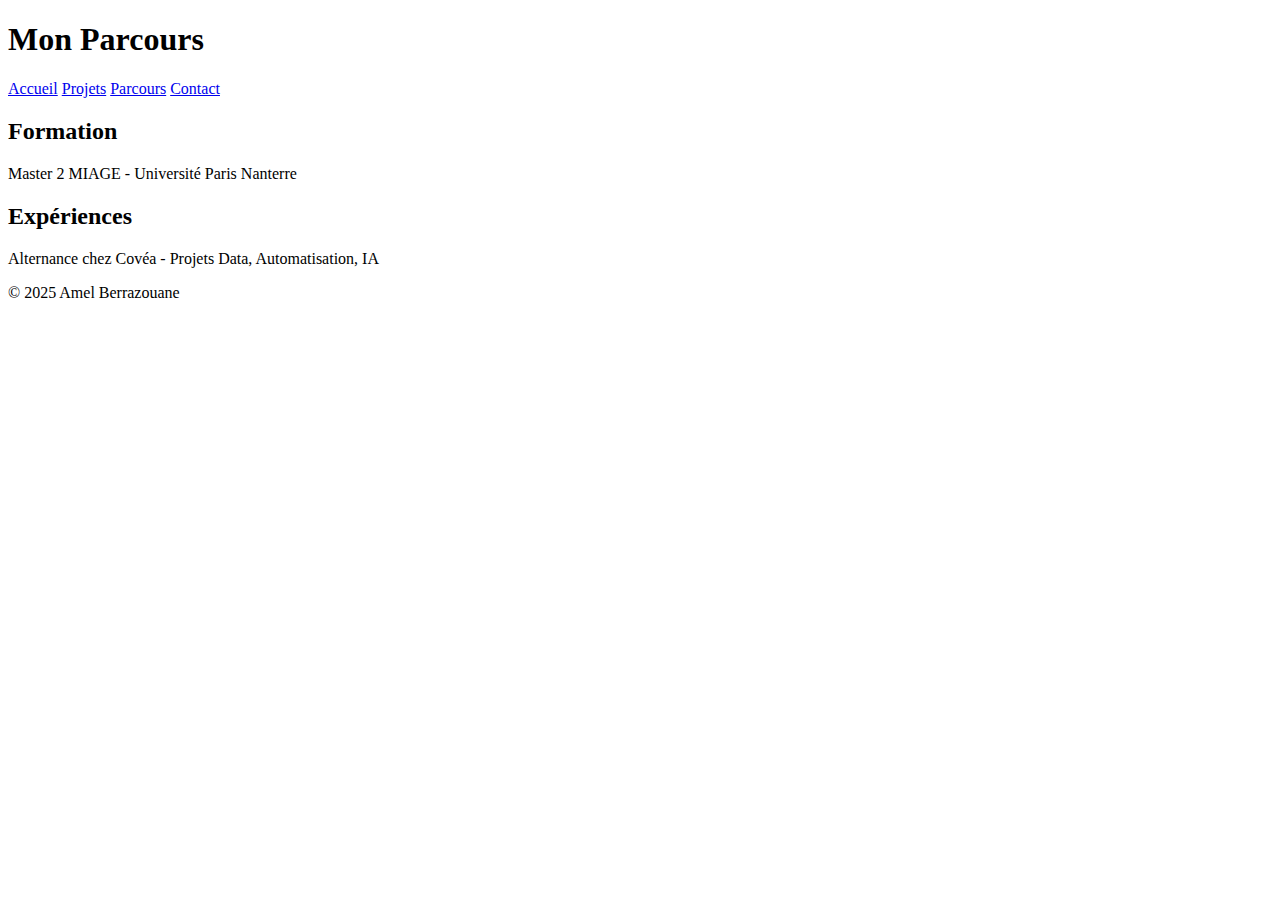
==== parcours.html @ 6e46f5be "Add files via upload" ====
<!DOCTYPE html>
<html lang="fr">
<head>
    <meta charset="UTF-8">
    <title>Parcours - Amel Berrazouane</title>
    <link rel="stylesheet" href="css/style.css">
</head>
<body>
<header>
    <h1>Mon Parcours</h1>
</header>

<nav>
    <a href="index.html">Accueil</a>
    <a href="projets.html">Projets</a>
    <a href="parcours.html">Parcours</a>
    <a href="contact.html">Contact</a>
</nav>

<div class="container">
    <h2>Formation</h2>
    <p>Master 2 MIAGE - Université Paris Nanterre</p>
    <h2>Expériences</h2>
    <p>Alternance chez Covéa - Projets Data, Automatisation, IA</p>
</div>

<footer>
    &copy; 2025 Amel Berrazouane
</footer>

</body>
</html>
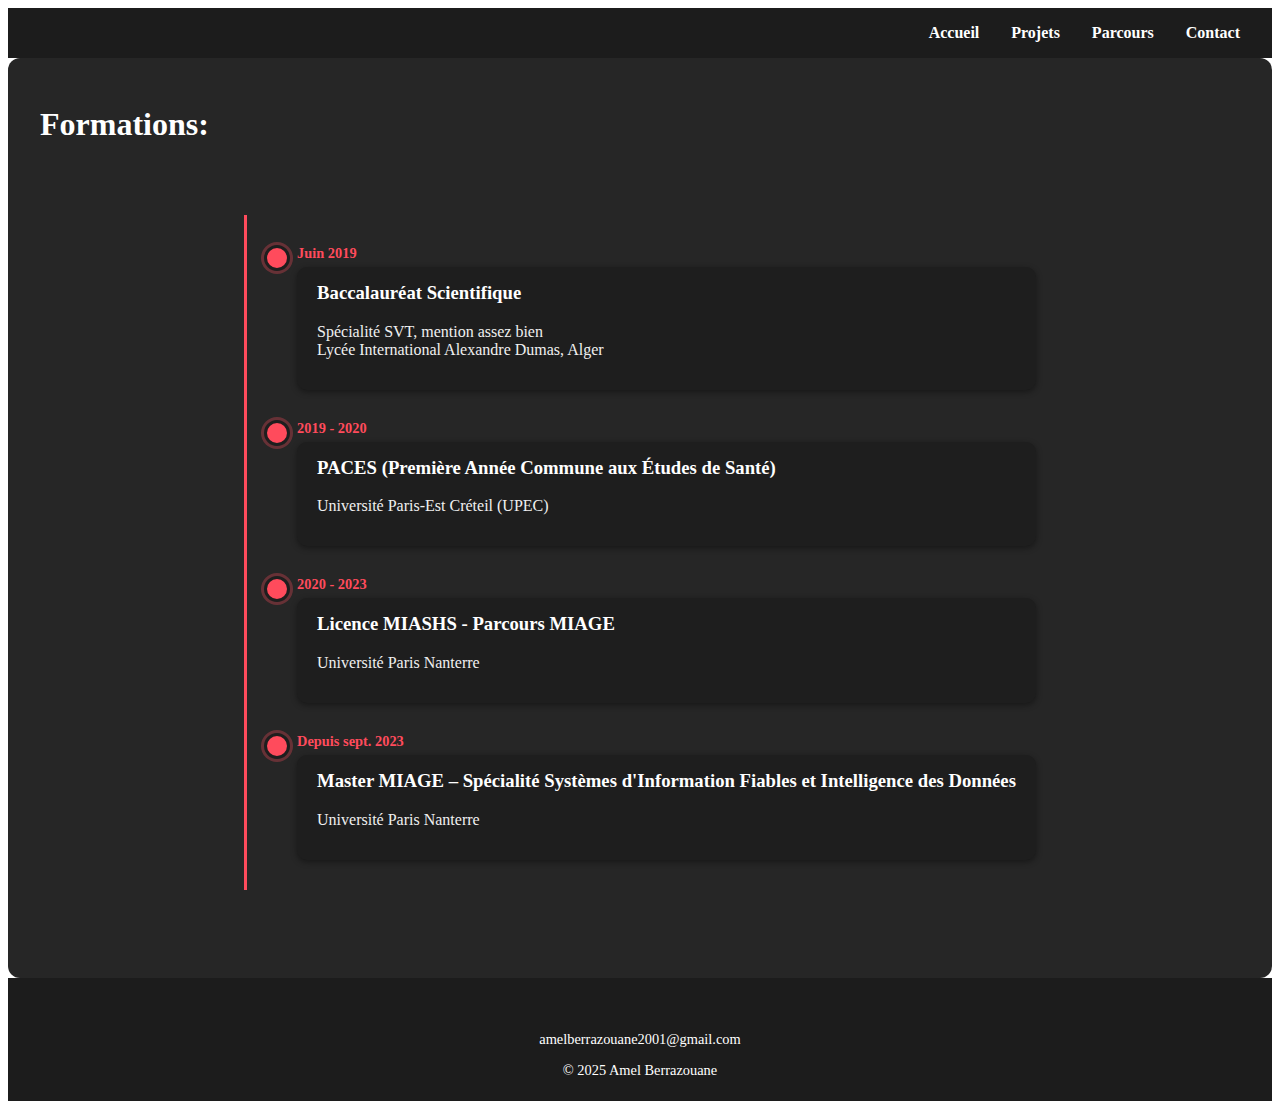
==== commit 6d095647: "Update parcours.html" ====
--- a/parcours.html
+++ b/parcours.html
@@ -7,9 +7,7 @@
     <link rel="stylesheet" href="css/style.css">
 </head>
 <body>
-<header>
-    <h1>Mon Parcours</h1>
-</header>
+
 
 <nav>
     <a href="index.html">Accueil</a>
@@ -19,15 +17,51 @@
 </nav>
 
 <div class="container">
-    <h2>Formation</h2>
-    <p>Master 2 MIAGE - Université Paris Nanterre</p>
-    <h2>Expériences</h2>
-    <p>Alternance chez Covéa - Projets Data, Automatisation, IA</p>
+    <h2>Formations: </h2>
+    <div class="timeline">
+        <div class="timeline-item">
+            <div class="timeline-date">Juin 2019</div>
+            <div class="timeline-content">
+                <h3>Baccalauréat Scientifique</h3>
+                <p>Spécialité SVT, mention assez bien<br>Lycée International Alexandre Dumas, Alger</p>
+            </div>
+        </div>
+
+        <div class="timeline-item">
+            <div class="timeline-date">2019 - 2020</div>
+            <div class="timeline-content">
+                <h3>PACES (Première Année Commune aux Études de Santé)</h3>
+                <p>Université Paris-Est Créteil (UPEC)</p>
+            </div>
+        </div>
+
+        <div class="timeline-item">
+            <div class="timeline-date">2020 - 2023</div>
+            <div class="timeline-content">
+                <h3>Licence MIASHS - Parcours MIAGE</h3>
+                <p>Université Paris Nanterre</p>
+            </div>
+        </div>
+
+        <div class="timeline-item">
+            <div class="timeline-date">Depuis sept. 2023</div>
+            <div class="timeline-content">
+                <h3>Master MIAGE – Spécialité Systèmes d'Information Fiables et Intelligence des Données</h3>
+                <p>Université Paris Nanterre</p>
+               
+            </div>
+        </div>
+    </div>
 </div>
+<footer>
+  <div class="socials">
+    <a href="mailto:amelberrazouane2001@gmail.com" title="Email"><i class="fas fa-envelope"></i></a>
+    <a href="https://www.linkedin.com/in/amel-berrazouane/" target="_blank" title="LinkedIn"><i class="fab fa-linkedin"></i></a>
+  </div>
+  <div class="email"><i class="fas fa-at"></i> amelberrazouane2001@gmail.com</div>
+  <p>&copy; 2025 Amel Berrazouane</p>
+</footer>
 
-<footer>
-    &copy; 2025 Amel Berrazouane
-</footer>
 
 </body>
 </html>
--- a/css/style.css
+++ b/css/style.css
@@ -0,0 +1,222 @@
+<style>
+/* =============== GLOBAL =============== */
+body {
+  margin: 0;
+  font-family: 'Segoe UI', sans-serif;
+  background: url('img/code.jpg') no-repeat center center fixed;
+  background-size: cover;
+  color: #fff;
+}
+
+nav {
+  background-color: #1c1c1c;
+  padding: 1em 2em;
+  display: flex;
+  justify-content: flex-end;
+  gap: 2em;
+  font-weight: bold;
+}
+
+nav a {
+  color: white;
+  text-decoration: none;
+  transition: color 0.3s;
+}
+
+nav a:hover {
+  color: #ff4b5c;
+}
+
+.container {
+  display: flex;
+  flex-direction: column;
+  padding: 3em 2em;
+  max-width: 1200px;
+  margin: auto;
+  background-color: rgba(0, 0, 0, 0.85);
+  border-radius: 12px;
+}
+
+h1, h2, h3, h4 {
+  color: #fff;
+  margin-top: 0;
+}
+
+h2 {
+  font-size: 2em;
+  margin-bottom: 1em;
+}
+
+a {
+  color: #ff4b5c;
+  text-decoration: none;
+}
+
+a:hover {
+  text-decoration: underline;
+}
+
+/* =============== LINKEDIN & FOOTER =============== */
+footer {
+  background-color: #1c1c1c;
+  color: white;
+  text-align: center;
+  padding: 1.5em 1em 0.5em;
+  font-size: 0.9em;
+}
+
+footer .socials {
+  margin-bottom: 1em;
+}
+
+footer .socials a {
+  color: #ff4b5c;
+  font-weight: bold;
+  text-decoration: none;
+  margin: 0 10px;
+  transition: color 0.3s;
+}
+
+footer .socials a:hover {
+  text-decoration: underline;
+  color: #ffffff;
+}
+
+
+/* =============== PROJECT CARD =============== */
+.project-card {
+  background: #1e1e1e;
+  border-left: 6px solid #ff4b5c;
+  border-radius: 12px;
+  padding: 1.5em 2em;
+  margin-bottom: 2em;
+  box-shadow: 0 4px 12px rgba(0, 0, 0, 0.4);
+  transition: transform 0.3s ease;
+}
+
+.project-card:hover {
+  transform: translateY(-5px);
+  background-color: #252525;
+}
+
+.card-header {
+  cursor: pointer;
+  display: flex;
+  flex-direction: column;
+  gap: 0.5em;
+}
+
+.card-header h4 {
+  font-size: 1.3em;
+  color: #fff;
+  margin: 0;
+}
+
+.card-header p {
+  margin: 0;
+  line-height: 1.6;
+  color: #ccc;
+}
+
+.card-header strong {
+  color: #ff4b5c;
+}
+
+.toggle-btn {
+  font-size: 1.5em;
+  font-weight: bold;
+  color: #ff4b5c;
+  background: none;
+  border: none;
+  align-self: flex-end;
+  cursor: pointer;
+}
+
+.card-body {
+  display: none;
+  margin-top: 1em;
+}
+
+.project-card.open .card-body {
+  display: block;
+}
+
+.card-body ul {
+  padding-left: 1.5em;
+  margin: 0;
+  color: #ddd;
+}
+
+.card-body ul li {
+  margin-bottom: 0.6em;
+  list-style-type: disc;
+}
+
+/* =============== TIMELINE =============== */
+.timeline {
+  position: relative;
+  max-width: 1000px;
+  margin: 40px auto;
+  padding-left: 30px;
+  border-left: 3px solid #ff4b5c;
+}
+
+.timeline-item {
+  margin: 30px 0;
+  padding-left: 20px;
+  position: relative;
+}
+
+.timeline-item::before {
+  content: "";
+  position: absolute;
+  left: -13px;
+  top: 0;
+  width: 20px;
+  height: 20px;
+  background-color: #ff4b5c;
+  border-radius: 50%;
+  border: 3px solid #1e1e1e;
+  box-shadow: 0 0 0 3px rgba(255, 75, 92, 0.3);
+  transition: transform 0.3s;
+}
+
+.timeline-item:hover::before {
+  transform: scale(1.2);
+}
+
+.timeline-date {
+  font-size: 0.9em;
+  color: #ff4b5c;
+  margin-bottom: 5px;
+  font-weight: bold;
+}
+
+.timeline-content {
+  background: #1e1e1e;
+  padding: 15px 20px;
+  border-radius: 10px;
+  box-shadow: 0 2px 6px rgba(0,0,0,0.4);
+  color: #f0f0f0;
+  transition: all 0.3s ease-in-out;
+}
+
+.timeline-item:hover .timeline-content {
+  background-color: #2c2c2c;
+  transform: translateY(-2px);
+}
+
+/* =============== RESPONSIVE =============== */
+@media screen and (max-width: 768px) {
+  nav {
+    justify-content: center;
+    flex-wrap: wrap;
+  }
+  .container {
+    padding: 2em 1em;
+  }
+  .card-header h4 {
+    font-size: 1.1em;
+  }
+}
+</style>
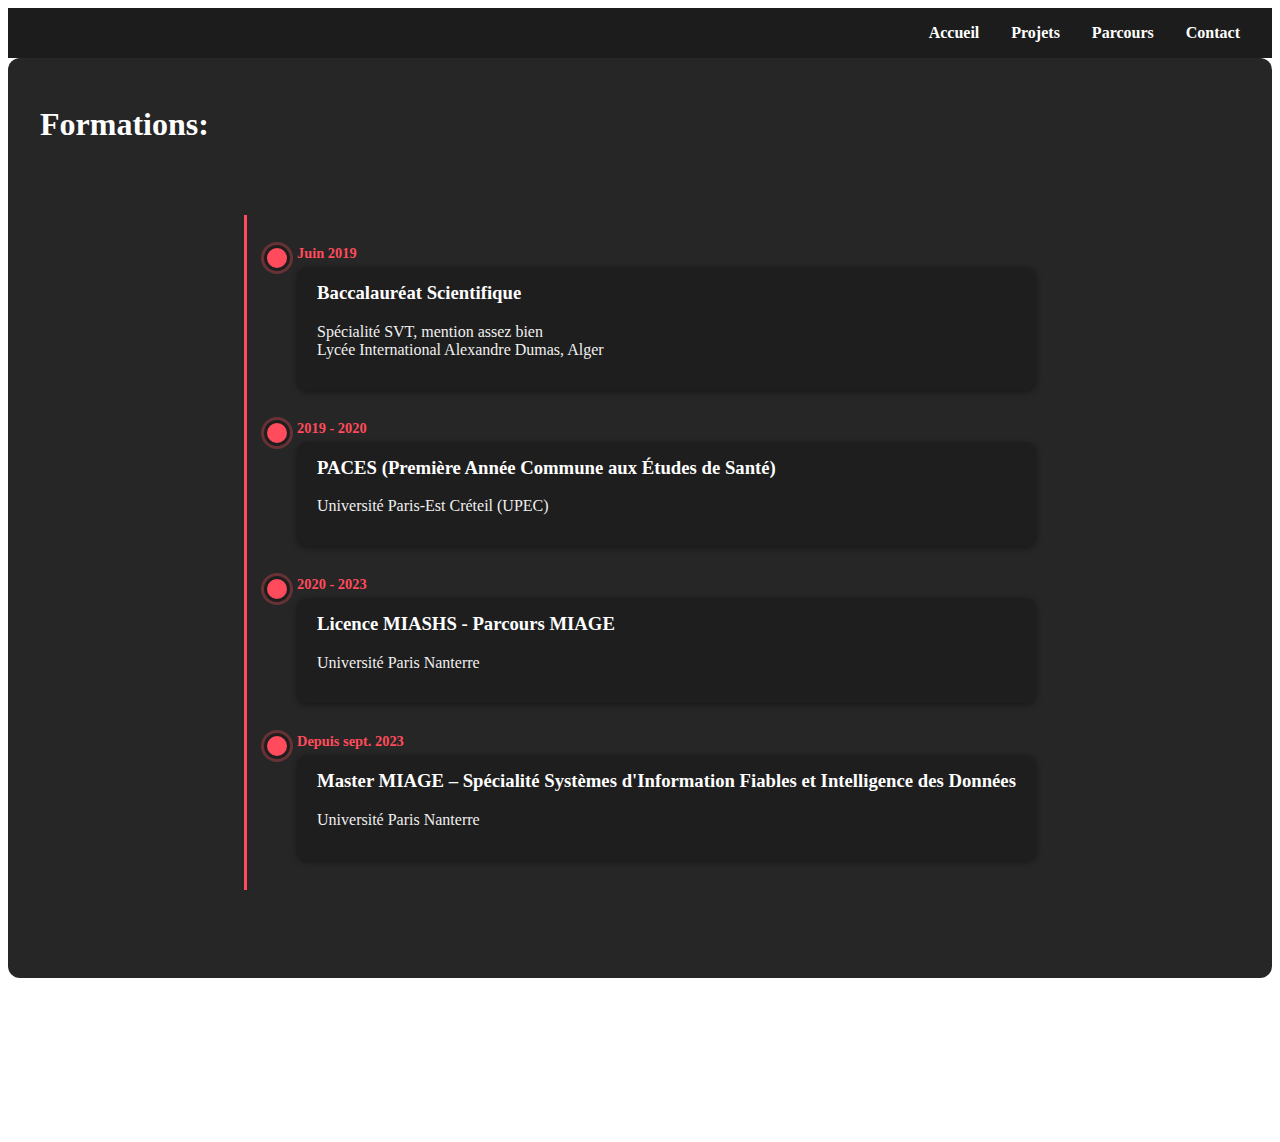
==== commit 1bde8646: "Update parcours.html" ====
--- a/parcours.html
+++ b/parcours.html
@@ -5,6 +5,8 @@
     <meta charset="UTF-8">
     <title>Parcours - Amel Berrazouane</title>
     <link rel="stylesheet" href="css/style.css">
+    <link rel="stylesheet" href="https://cdnjs.cloudflare.com/ajax/libs/font-awesome/6.5.0/css/all.min.css">
+
 </head>
 <body>
 
--- a/css/style.css
+++ b/css/style.css
@@ -59,10 +59,10 @@
 /* =============== LINKEDIN & FOOTER =============== */
 footer {
   background-color: #1c1c1c;
-  color: white;
+  padding: 2em 1em 1em;
+  color: #fff;
+  font-family: 'Segoe UI', sans-serif;
   text-align: center;
-  padding: 1.5em 1em 0.5em;
-  font-size: 0.9em;
 }
 
 footer .socials {
@@ -70,17 +70,49 @@
 }
 
 footer .socials a {
-  color: #ff4b5c;
-  font-weight: bold;
-  text-decoration: none;
-  margin: 0 10px;
-  transition: color 0.3s;
+  display: inline-block;
+  margin: 0 12px;
+  color: #ff4b5c;
+  font-size: 1.6em;
+  transition: transform 0.3s ease, color 0.3s ease;
 }
 
 footer .socials a:hover {
-  text-decoration: underline;
+  transform: scale(1.3);
   color: #ffffff;
 }
+
+footer .email {
+  margin-bottom: 0.5em;
+  font-size: 1em;
+  color: #ccc;
+}
+
+footer .email i {
+  margin-right: 8px;
+  color: #ff4b5c;
+}
+
+footer p {
+  font-size: 0.9em;
+  color: #aaa;
+}
+footer {
+  animation: fadeInUp 1s ease forwards;
+  opacity: 0;
+}
+
+@keyframes fadeInUp {
+  from {
+    opacity: 0;
+    transform: translateY(20px);
+  }
+  to {
+    opacity: 1;
+    transform: translateY(0);
+  }
+}
+
 
 
 /* =============== PROJECT CARD =============== */
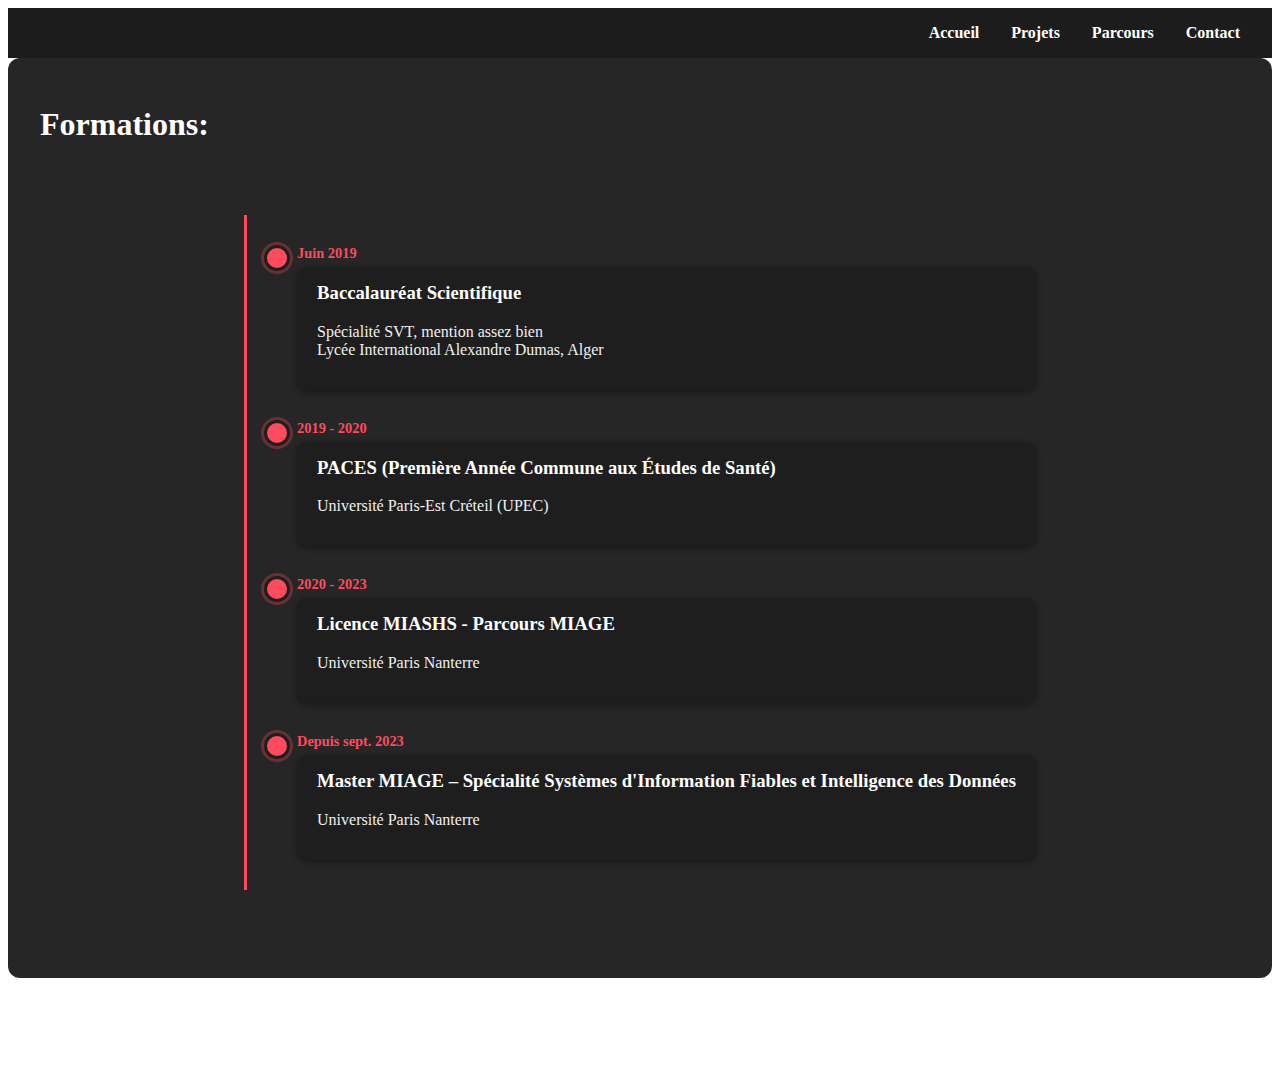
==== commit b1cd2b65: "Update parcours.html" ====
--- a/parcours.html
+++ b/parcours.html
@@ -60,8 +60,8 @@
     <a href="mailto:amelberrazouane2001@gmail.com" title="Email"><i class="fas fa-envelope"></i></a>
     <a href="https://www.linkedin.com/in/amel-berrazouane/" target="_blank" title="LinkedIn"><i class="fab fa-linkedin"></i></a>
   </div>
-  <div class="email"><i class="fas fa-at"></i> amelberrazouane2001@gmail.com</div>
-  <p>&copy; 2025 Amel Berrazouane</p>
+<!--   <div class="email"><i class="fas fa-at"></i> amelberrazouane2001@gmail.com</div>
+  <p>&copy; 2025 Amel Berrazouane</p> -->
 </footer>
 
 
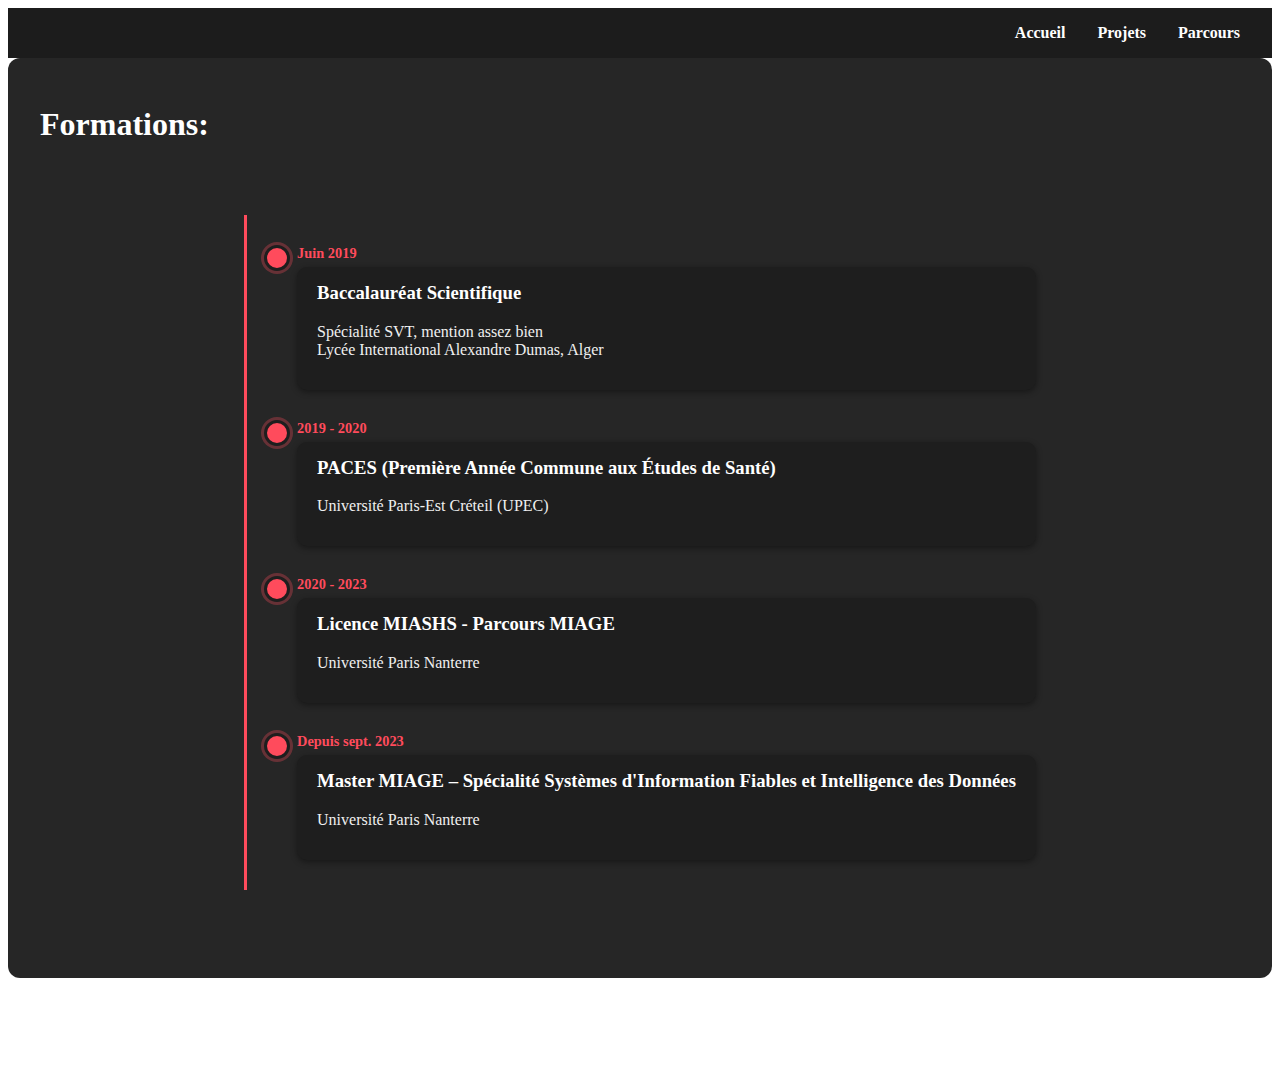
==== commit e47b2046: "Update parcours.html" ====
--- a/parcours.html
+++ b/parcours.html
@@ -15,7 +15,6 @@
     <a href="index.html">Accueil</a>
     <a href="projets.html">Projets</a>
     <a href="parcours.html">Parcours</a>
-    <a href="contact.html">Contact</a>
 </nav>
 
 <div class="container">
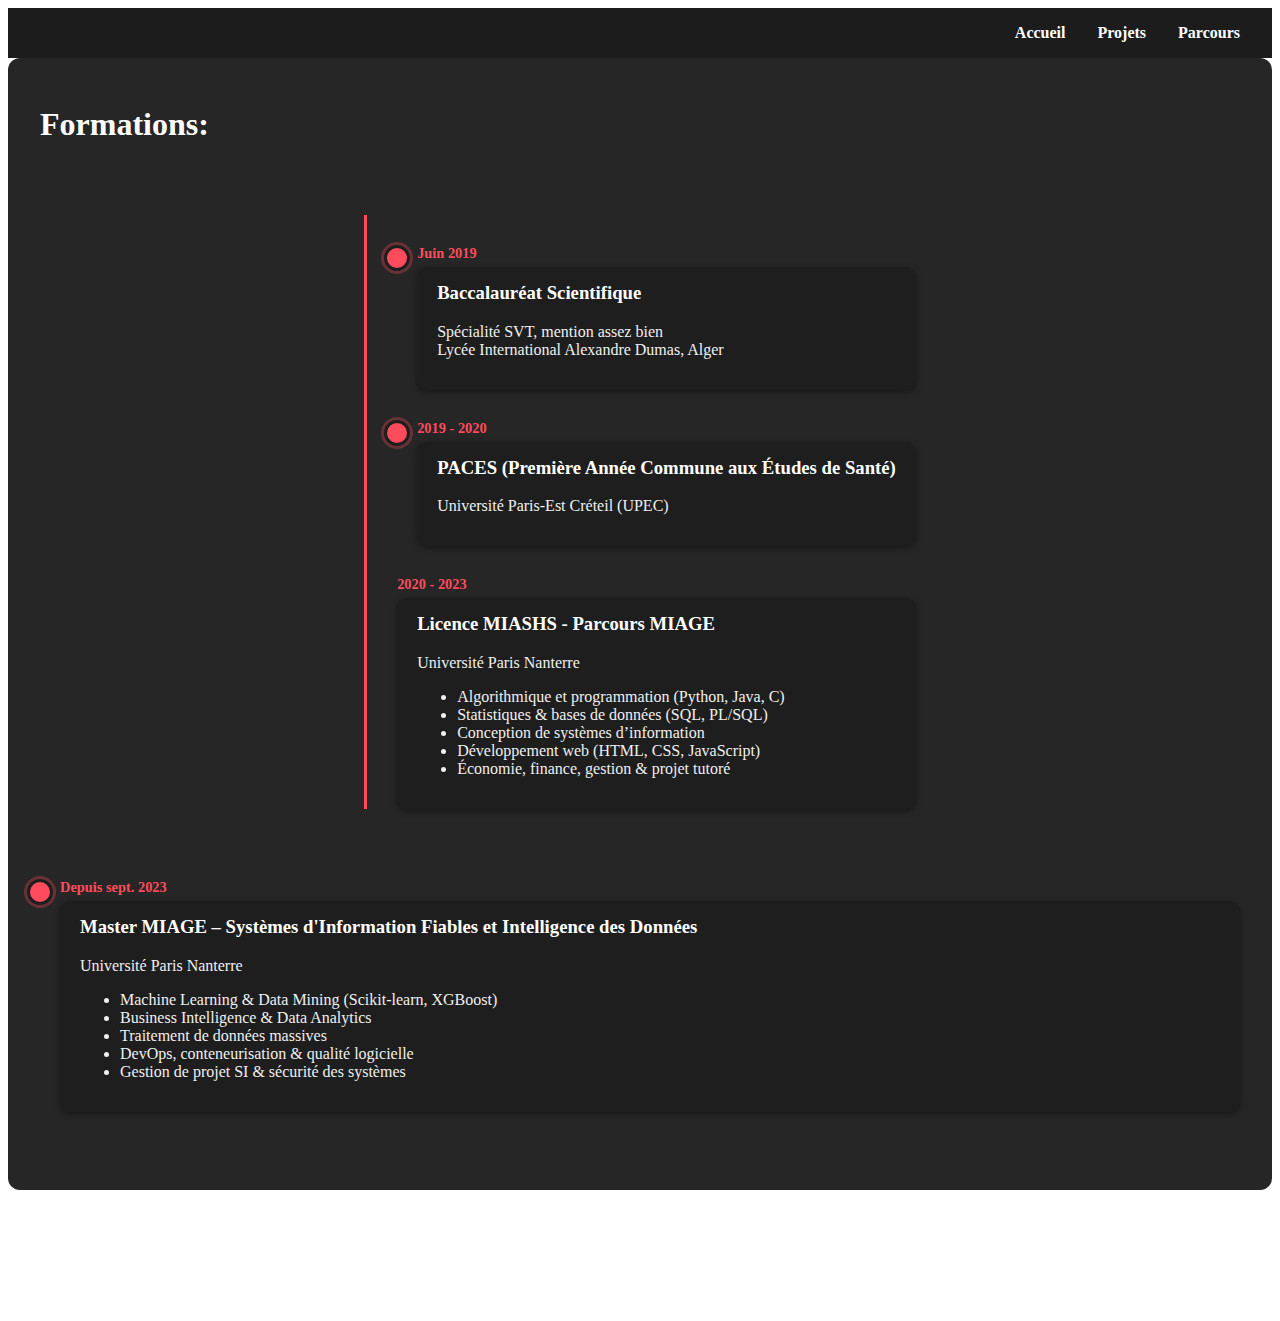
==== commit c62277f3: "Update parcours.html" ====
--- a/parcours.html
+++ b/parcours.html
@@ -36,31 +36,42 @@
             </div>
         </div>
 
+          <div class="timeline-date">2020 - 2023</div>
+          <div class="timeline-content">
+            <h3>Licence MIASHS - Parcours MIAGE</h3>
+            <p>Université Paris Nanterre</p>
+            <ul>
+              <li>Algorithmique et programmation (Python, Java, C)</li>
+              <li>Statistiques & bases de données (SQL, PL/SQL)</li>
+              <li>Conception de systèmes d’information</li>
+              <li>Développement web (HTML, CSS, JavaScript)</li>
+              <li>Économie, finance, gestion & projet tutoré</li>
+            </ul>
+          </div>
+        </div>
+        
         <div class="timeline-item">
-            <div class="timeline-date">2020 - 2023</div>
-            <div class="timeline-content">
-                <h3>Licence MIASHS - Parcours MIAGE</h3>
-                <p>Université Paris Nanterre</p>
-            </div>
-        </div>
-
-        <div class="timeline-item">
-            <div class="timeline-date">Depuis sept. 2023</div>
-            <div class="timeline-content">
-                <h3>Master MIAGE – Spécialité Systèmes d'Information Fiables et Intelligence des Données</h3>
-                <p>Université Paris Nanterre</p>
-               
-            </div>
+          <div class="timeline-date">Depuis sept. 2023</div>
+          <div class="timeline-content">
+            <h3>Master MIAGE – Systèmes d'Information Fiables et Intelligence des Données</h3>
+            <p>Université Paris Nanterre</p>
+            <ul>
+              <li>Machine Learning & Data Mining (Scikit-learn, XGBoost)</li>
+              <li>Business Intelligence & Data Analytics</li>
+              <li>Traitement de données massives</li>
+              <li>DevOps, conteneurisation & qualité logicielle</li>
+              <li>Gestion de projet SI & sécurité des systèmes</li>
+            </ul>
+          </div>
         </div>
     </div>
 </div>
-<footer>
+<footer id="contact-footer">
   <div class="socials">
     <a href="mailto:amelberrazouane2001@gmail.com" title="Email"><i class="fas fa-envelope"></i></a>
     <a href="https://www.linkedin.com/in/amel-berrazouane/" target="_blank" title="LinkedIn"><i class="fab fa-linkedin"></i></a>
   </div>
-<!--   <div class="email"><i class="fas fa-at"></i> amelberrazouane2001@gmail.com</div>
-  <p>&copy; 2025 Amel Berrazouane</p> -->
+  <p>&copy; 2025 Amel Berrazouane</p>
 </footer>
 
 
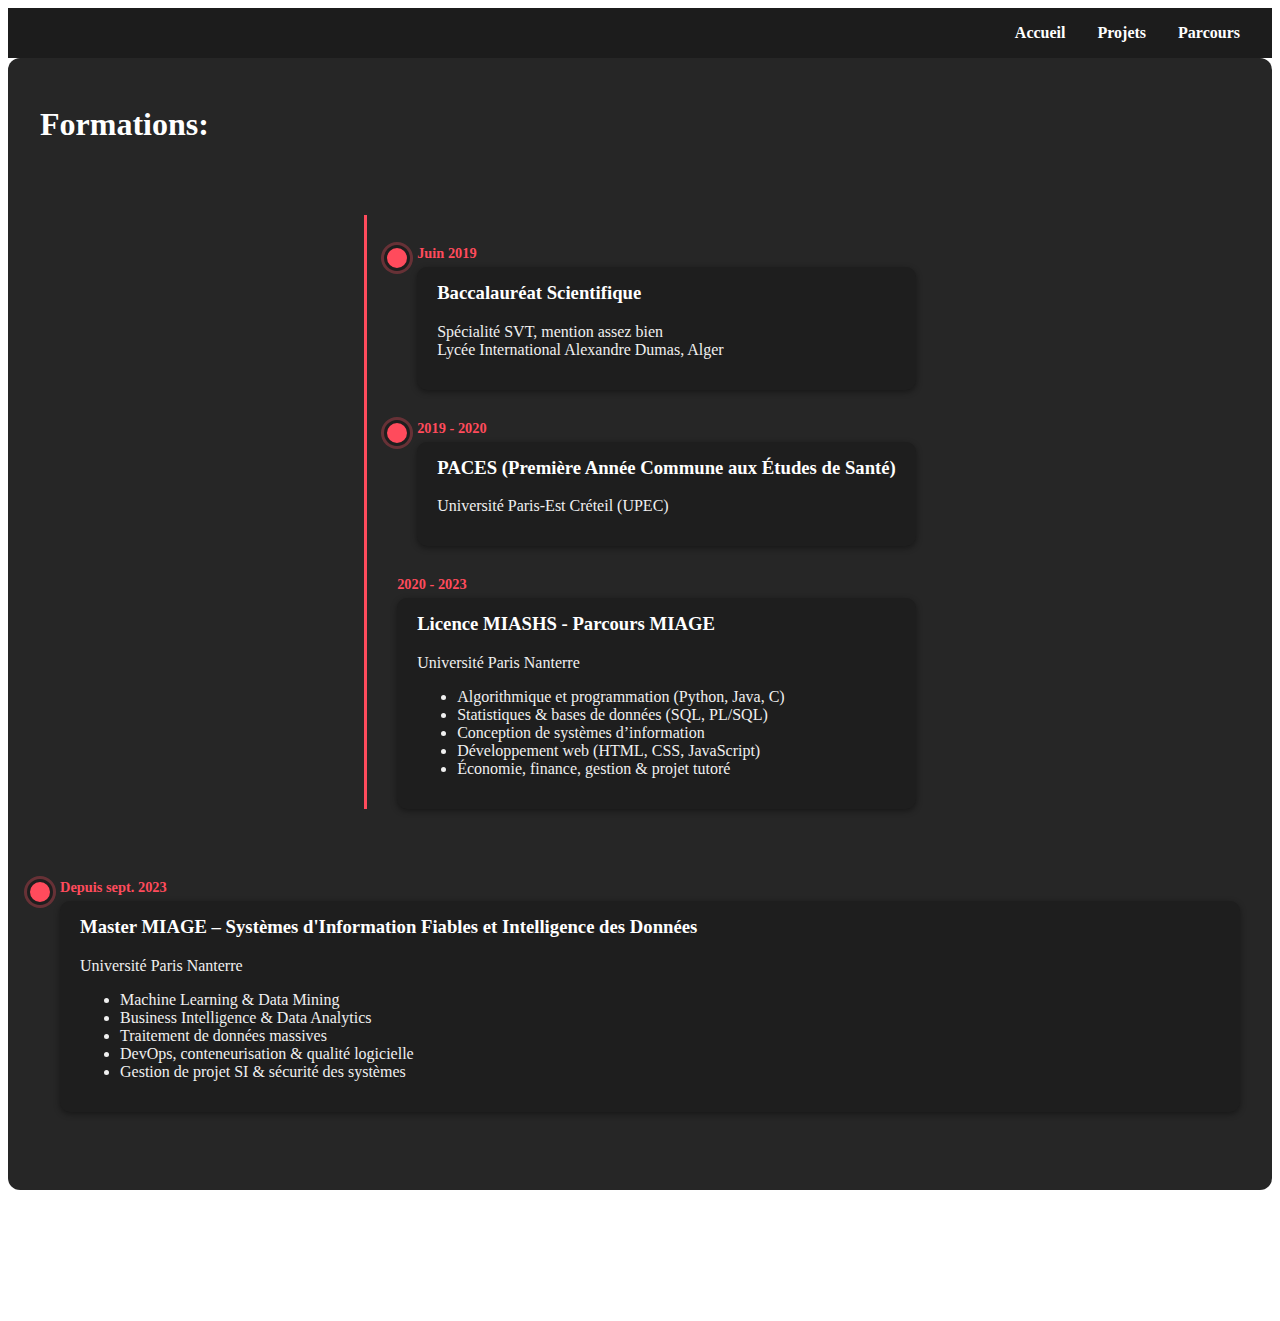
==== commit fe88b5a9: "Update parcours.html" ====
--- a/parcours.html
+++ b/parcours.html
@@ -56,7 +56,7 @@
             <h3>Master MIAGE – Systèmes d'Information Fiables et Intelligence des Données</h3>
             <p>Université Paris Nanterre</p>
             <ul>
-              <li>Machine Learning & Data Mining (Scikit-learn, XGBoost)</li>
+              <li>Machine Learning & Data Mining </li>
               <li>Business Intelligence & Data Analytics</li>
               <li>Traitement de données massives</li>
               <li>DevOps, conteneurisation & qualité logicielle</li>
